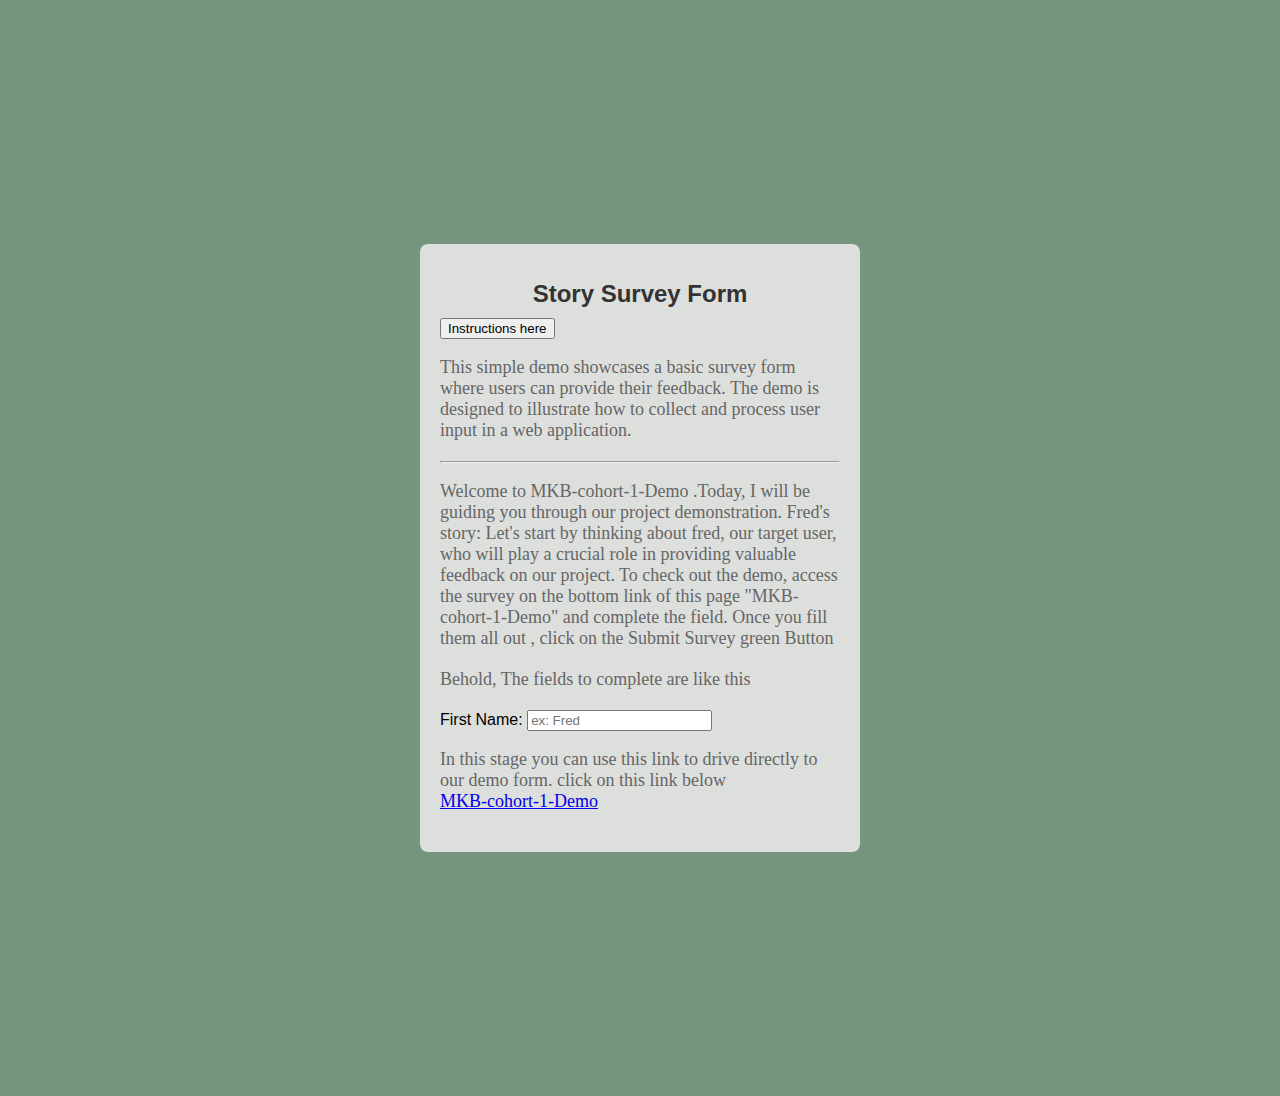
==== Demo-survey/index.html @ 001d46b2 "Added the demo-survey-1.html" ====
<!DOCTYPE html>
<html lang="en">
  <head>
    <meta charset="UTF-8">
    <meta name="viewport" content="width=device-width, initial-scale=1.0">
    <title>Demo Survey-1</title>
  </head>
  <body>
    <div class="form-container">
      <h1>Story Survey Form</h1>
      <div class="instruction"><button type="button" onclick="alert('Welcome to MKB-cohort-1-Demo .Today, I will be guiding you through our project demonstration. Fred\'s story:let\'s start by thinking about fred, our target user, who will play a crucial role in providing valuable feedback on our project. To check out the demo, access the survey and complete the field. Once you fill them all out , click on the Submit Survey green Button .')">Instructions here</button></div>
      <p>This simple demo showcases a basic survey form where users can provide their feedback. The demo is designed to illustrate how to collect and process user input in a web application.</p>
      <div class="form-group">
        <hr>
        <p>Welcome to MKB-cohort-1-Demo .Today, I will be guiding you through our project demonstration. Fred's story: Let's start by thinking about fred, our target user, who will play a crucial role in providing valuable feedback on our project. To check out the demo, access the survey on the bottom link of this page "MKB-cohort-1-Demo" and complete the field. Once you fill them all out , click on the Submit Survey green Button</p>  
      </div>
      <div class="form-group">
          <p>Behold, The fields to complete are like this</p>
          <label for="last-name">First Name:</label>
          <input type="text" id="first-name" placeholder="ex: Fred" required>
      </div>
      
      <div class="form-group">
        <p>In this stage you can use this link to drive directly to our demo form. click on this link below<br>
          <a href="demo-survey-1.html" class="link">MKB-cohort-1-Demo</a></p>
      </div>
    </div>
    <style>
      body {
        font-family: Arial, sans-serif;
        background-color: rgb(116, 149, 125);
        display: flex;
        justify-content: center;
        align-items: center;
        height: 120vh;
      }
      .form-container {
        background-color: #e4e4e4ee;
        padding: 20px;
        border-radius: 8px;
        box-shadow: 0 0 10px rgba(203, 203, 203, 0.1);
        width: 100%;
        max-width: 400px;
      }
      h1 {
    margin-bottom: 10px;
    font-size: 24px;
    color: #333;
    text-align: center;
      }

      p {
    margin-bottom: 20px;
    font-size: 18px;
    color: #666;
    font-family:Cambria, Cochin, Georgia, Times, 'Times New Roman', serif;
     }

    </style>
  </body>
</html>
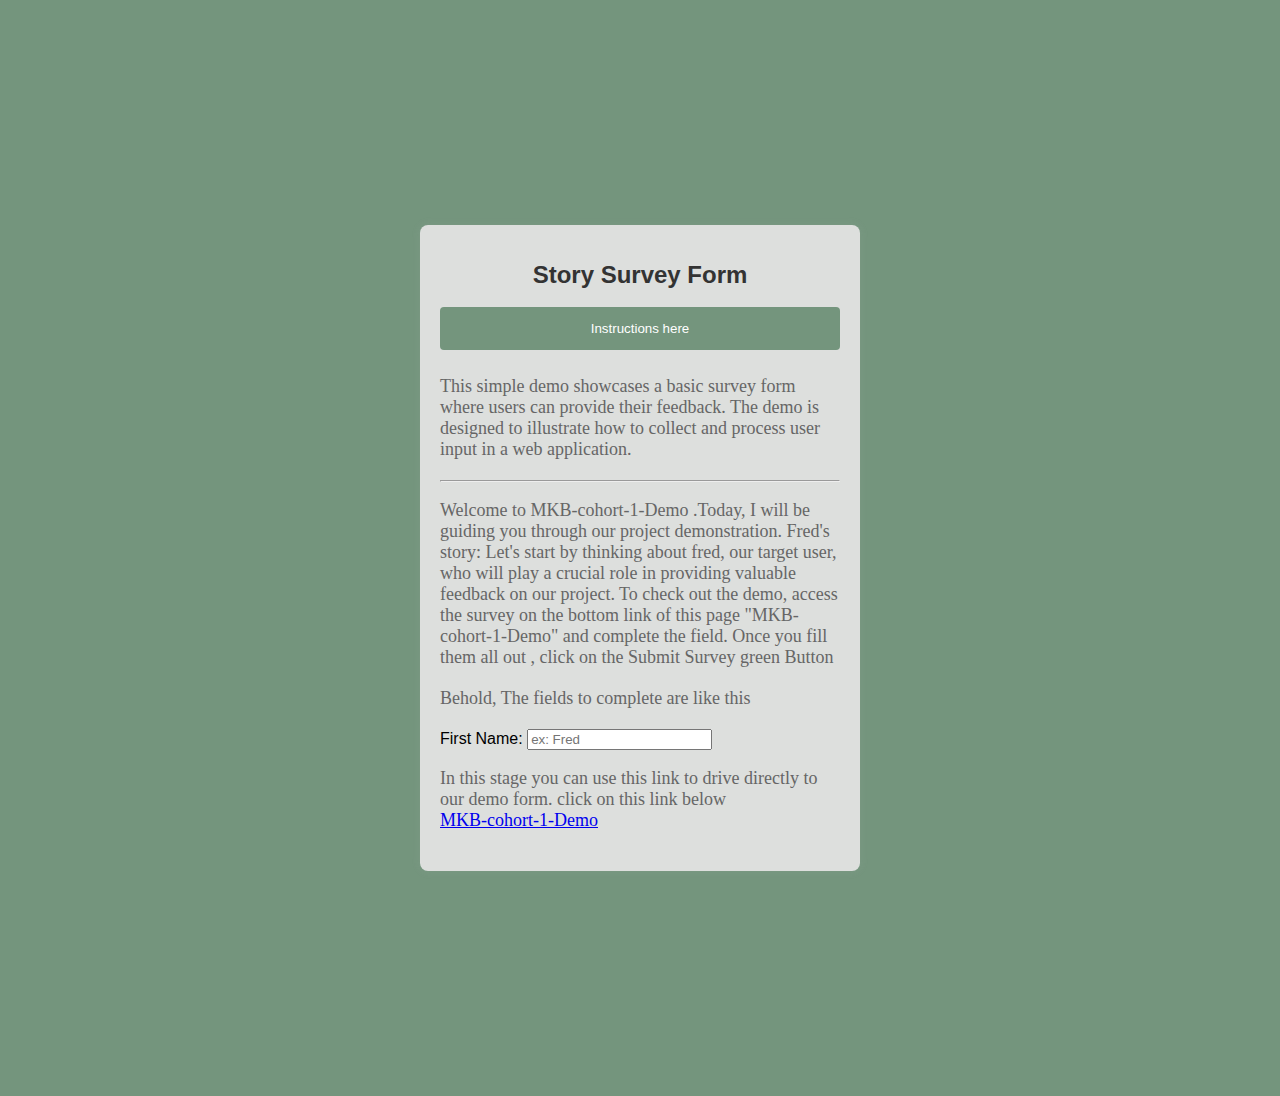
==== commit e91b0c51: "Added the instruction button style on the very first page" ====
--- a/Demo-survey/index.html
+++ b/Demo-survey/index.html
@@ -55,6 +55,17 @@
     color: #666;
     font-family:Cambria, Cochin, Georgia, Times, 'Times New Roman', serif;
      }
+     button {
+    width: 100%;
+    background-color:rgb(116, 149, 125);
+    color: white;
+    padding: 14px 20px;
+    margin: 8px 0;
+    border: none;
+    border-radius: 4px;
+    cursor: pointer;
+     }
+
 
     </style>
   </body>
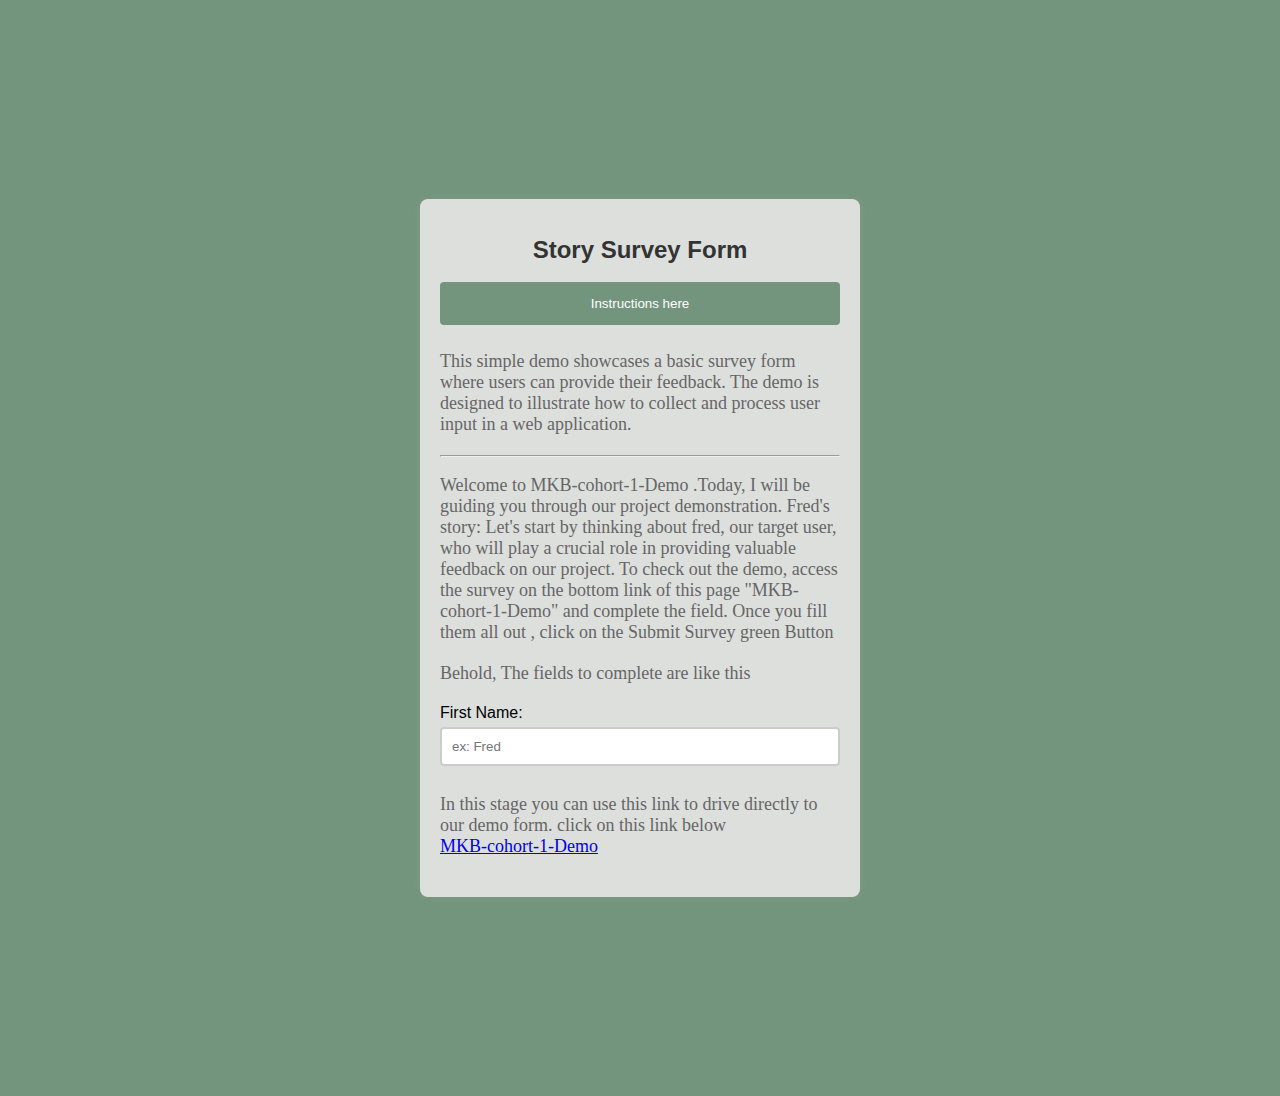
==== commit b7b16d2e: "Added the inputs style" ====
--- a/Demo-survey/index.html
+++ b/Demo-survey/index.html
@@ -65,8 +65,18 @@
     border-radius: 4px;
     cursor: pointer;
      }
+     input[type="text"],
+     select,
+     textarea {
+    width: 100%;
+    padding: 10px;
+    margin: 5px 0 10px 0;
+    border: 2px solid #ccc;
+    border-radius: 4px;
+    box-sizing: border-box;
+}
 
-
+    
     </style>
   </body>
 </html>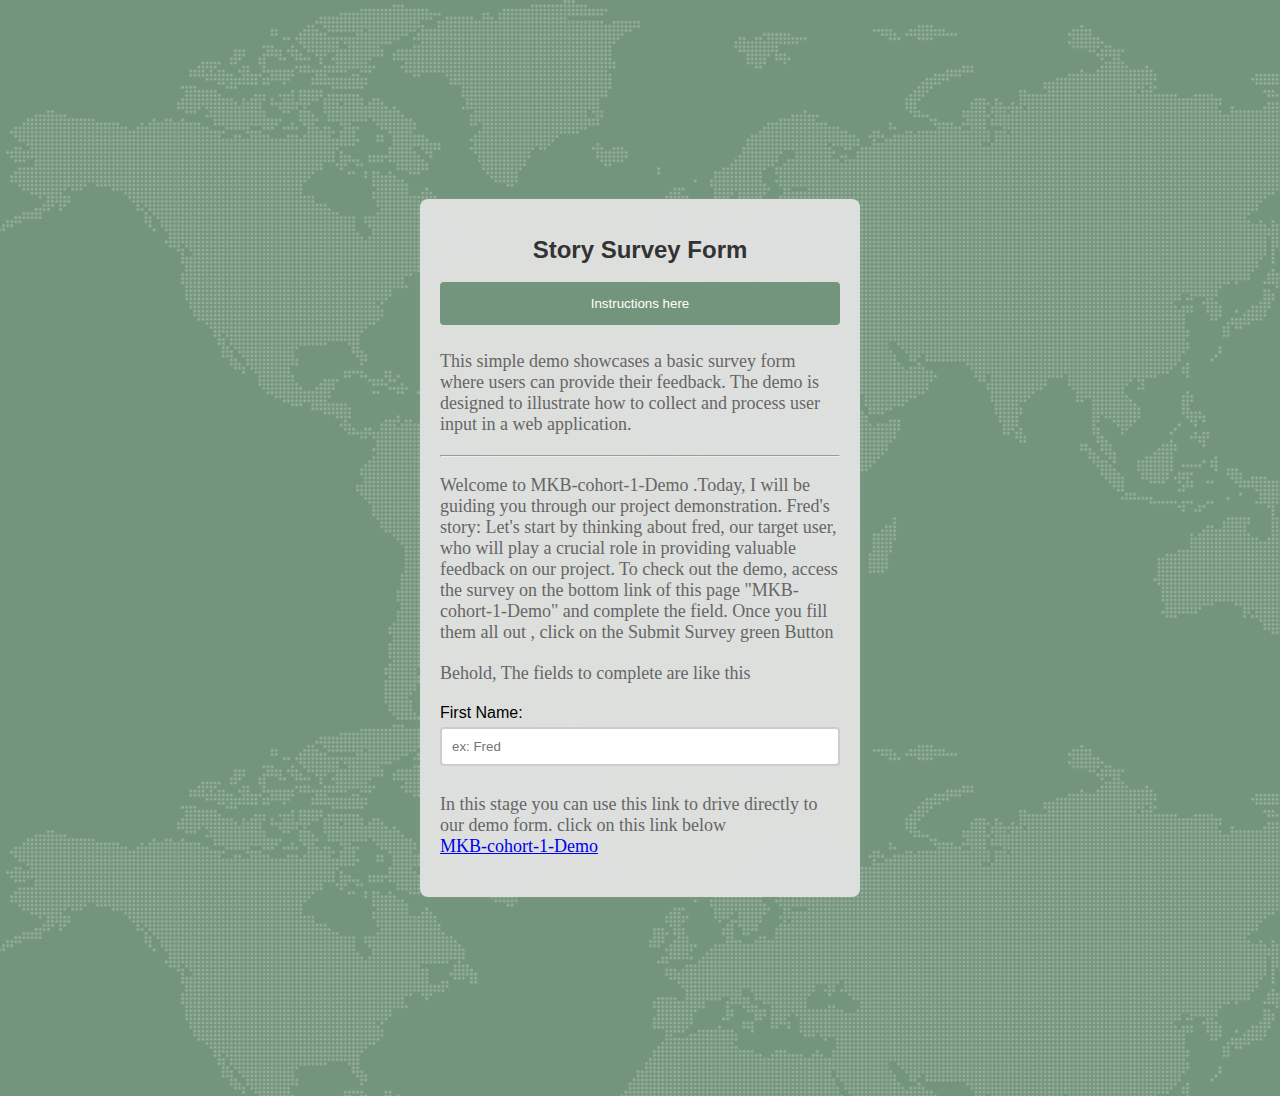
==== commit e99bf832: "Added a backgound-image" ====
--- a/Demo-survey/index.html
+++ b/Demo-survey/index.html
@@ -33,6 +33,7 @@
         justify-content: center;
         align-items: center;
         height: 120vh;
+        background-image: url(map-image.png);
       }
       .form-container {
         background-color: #e4e4e4ee;
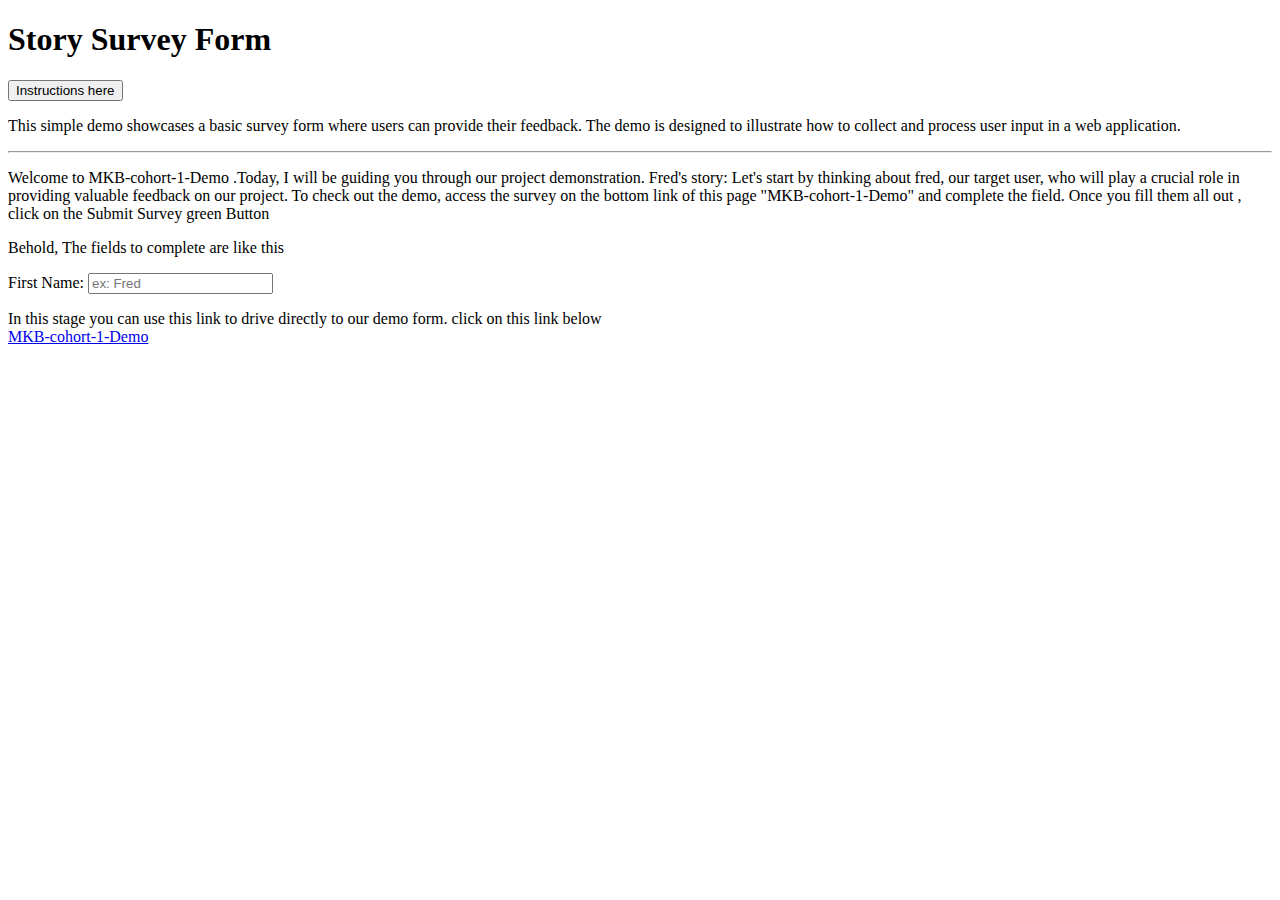
==== commit 955639c4: "Created the first page style" ====
--- a/Demo-survey/index.html
+++ b/Demo-survey/index.html
@@ -4,6 +4,7 @@
     <meta charset="UTF-8">
     <meta name="viewport" content="width=device-width, initial-scale=1.0">
     <title>Demo Survey-1</title>
+    <link rel="stylesheet" href="Firstpage.css">
   </head>
   <body>
     <div class="form-container">
@@ -25,59 +26,6 @@
           <a href="demo-survey-1.html" class="link">MKB-cohort-1-Demo</a></p>
       </div>
     </div>
-    <style>
-      body {
-        font-family: Arial, sans-serif;
-        background-color: rgb(116, 149, 125);
-        display: flex;
-        justify-content: center;
-        align-items: center;
-        height: 120vh;
-        background-image: url(map-image.png);
-      }
-      .form-container {
-        background-color: #e4e4e4ee;
-        padding: 20px;
-        border-radius: 8px;
-        box-shadow: 0 0 10px rgba(203, 203, 203, 0.1);
-        width: 100%;
-        max-width: 400px;
-      }
-      h1 {
-    margin-bottom: 10px;
-    font-size: 24px;
-    color: #333;
-    text-align: center;
-      }
 
-      p {
-    margin-bottom: 20px;
-    font-size: 18px;
-    color: #666;
-    font-family:Cambria, Cochin, Georgia, Times, 'Times New Roman', serif;
-     }
-     button {
-    width: 100%;
-    background-color:rgb(116, 149, 125);
-    color: white;
-    padding: 14px 20px;
-    margin: 8px 0;
-    border: none;
-    border-radius: 4px;
-    cursor: pointer;
-     }
-     input[type="text"],
-     select,
-     textarea {
-    width: 100%;
-    padding: 10px;
-    margin: 5px 0 10px 0;
-    border: 2px solid #ccc;
-    border-radius: 4px;
-    box-sizing: border-box;
-}
-
-    
-    </style>
   </body>
 </html>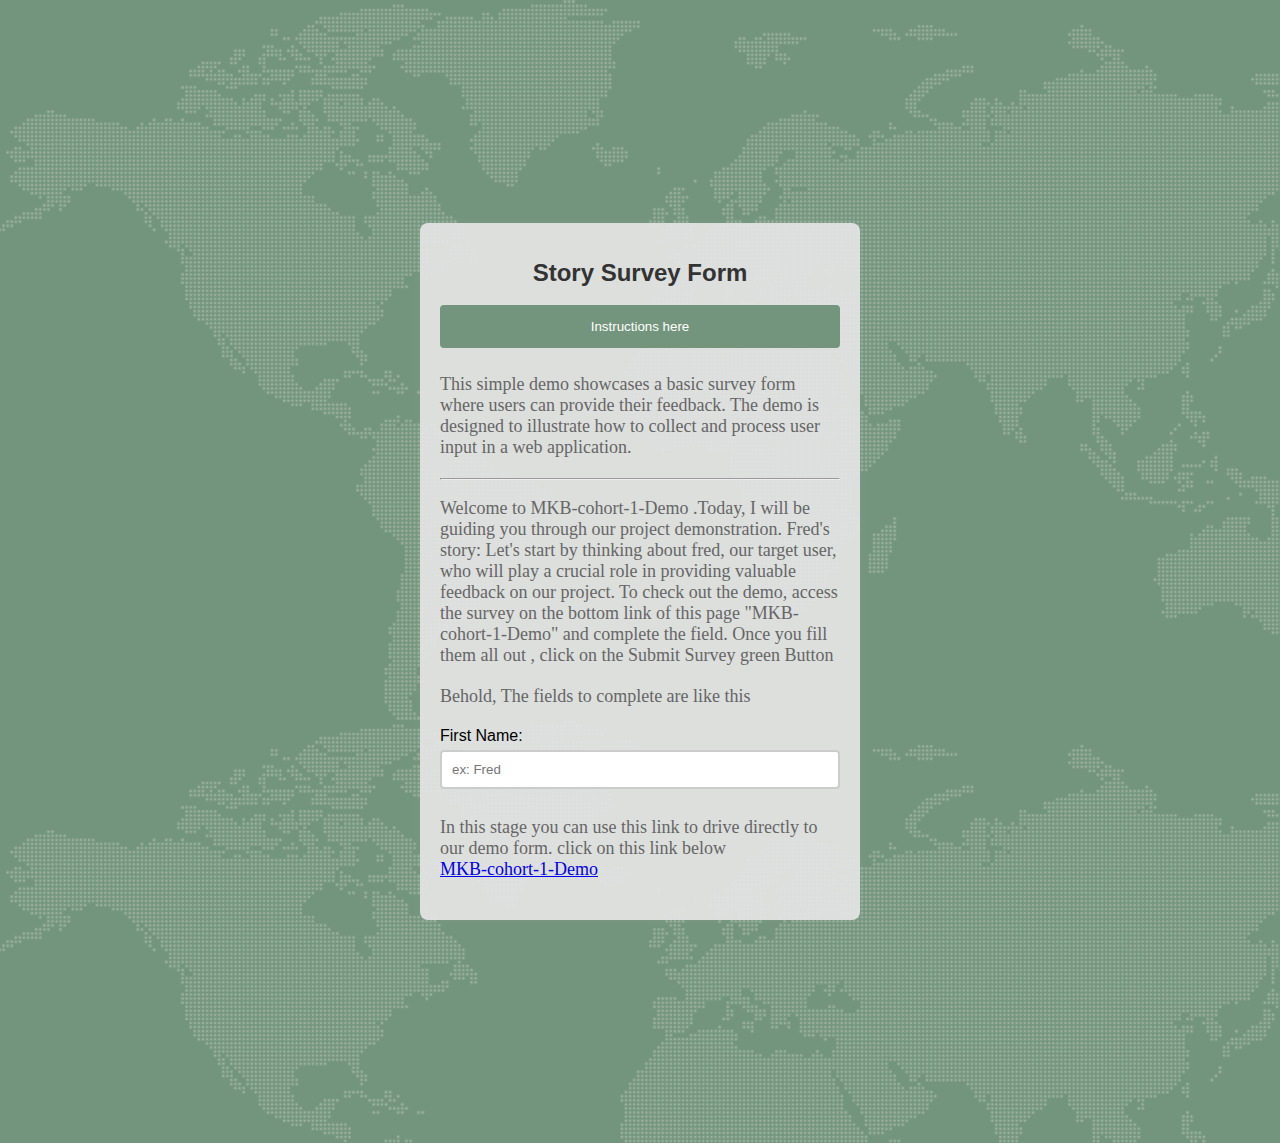
==== commit e4b8a333: "Added the button hover style #5" ====
--- a/Demo-survey/index.html
+++ b/Demo-survey/index.html
@@ -17,7 +17,7 @@
       </div>
       <div class="form-group">
           <p>Behold, The fields to complete are like this</p>
-          <label for="last-name">First Name:</label>
+          <label for="first-name">First Name:</label>
           <input type="text" id="first-name" placeholder="ex: Fred" required>
       </div>
       
--- a/Demo-survey/Firstpage.css
+++ b/Demo-survey/Firstpage.css
@@ -0,0 +1,66 @@
+
+body {
+    font-family: Arial, sans-serif;
+    background-color: rgb(116, 149, 125);
+    background-image: url(map-image.png);
+    display: flex;
+    justify-content: center;
+    align-items: center;
+    height: 127vh;
+    margin: 0;
+}
+.form-container {
+    background-color: #e4e4e4ee;
+    padding: 20px;
+    border-radius: 8px;
+    box-shadow: 0 0 10px rgba(203, 203, 203, 0.1);
+    width: 100%;
+    max-width: 400px;
+}
+.form-group {
+    margin-bottom: 15px;
+}
+input[type="text"],
+select,
+textarea {
+    width: 100%;
+    padding: 10px;
+    margin: 5px 0 10px 0;
+    border: 2px solid #ccc;
+    border-radius: 4px;
+    box-sizing: border-box;
+}
+button {
+    width: 100%;
+    background-color:rgb(116, 149, 125);
+    color: white;
+    padding: 14px 20px;
+    margin: 8px 0;
+    border: none;
+    border-radius: 4px;
+    cursor: pointer;
+}
+h1 {
+    margin-bottom: 10px;
+    font-size: 24px;
+    color: #333;
+    text-align: center;
+}
+p {
+    margin-bottom: 20px;
+    font-size: 18px;
+    color: #666;
+    font-family:Cambria, Cochin, Georgia, Times, 'Times New Roman', serif;
+}
+input:hover,select:hover{
+    top: -2px;
+    cursor: pointer;
+    border: 2px outset rgb(83, 177, 83);
+    box-shadow: 3px 3px 4px 4px green ;
+    border-radius: 5px 5px 5px 5px;
+    opacity: 0.6;
+  }
+  button:hover {
+    background-color: #4a934d;
+    opacity:0.7;
+}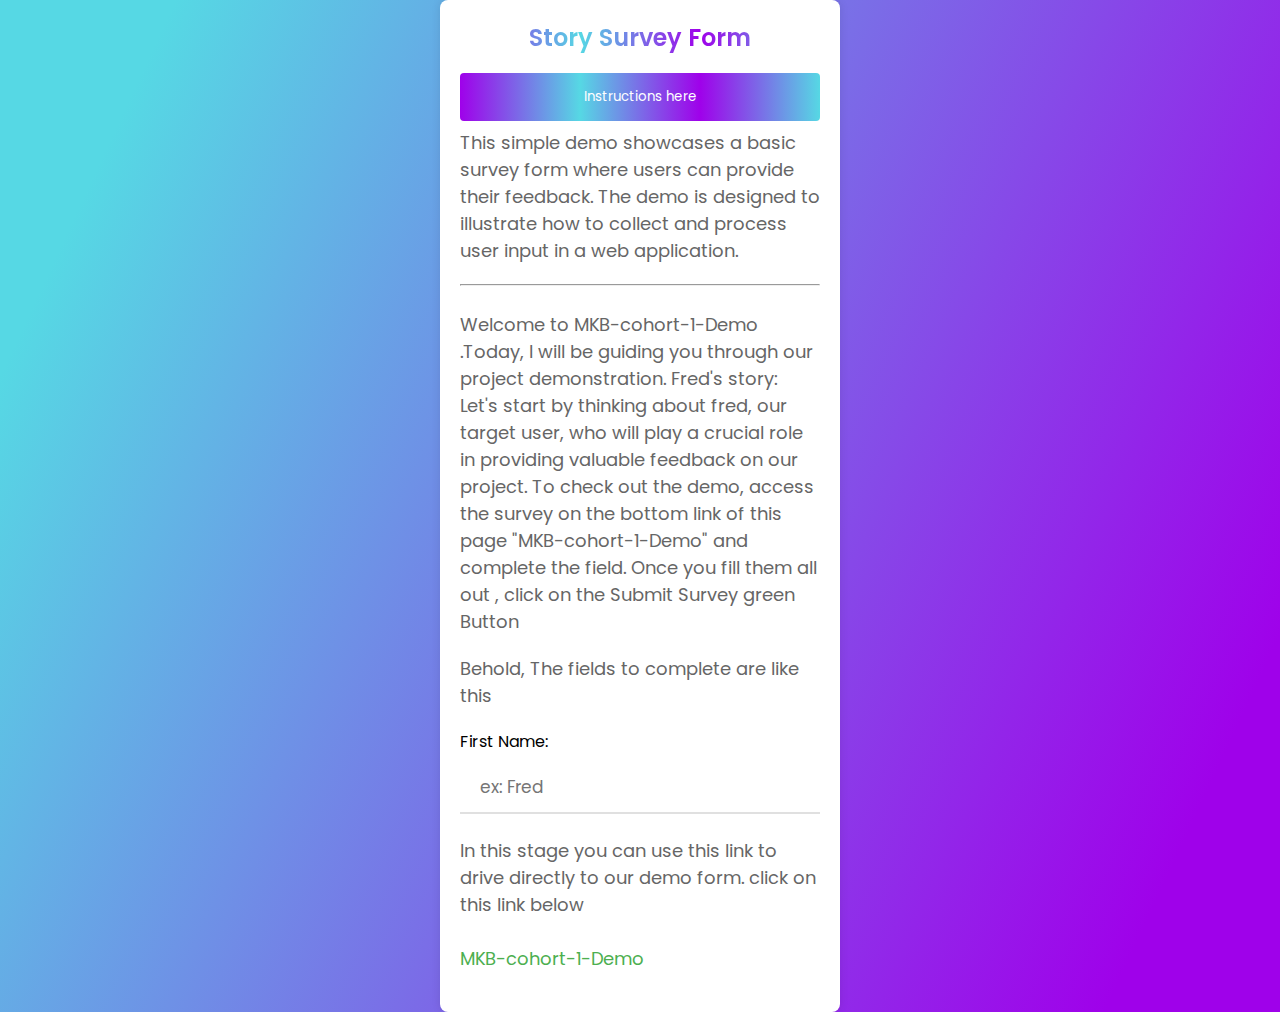
==== commit a6a9438e: "Added more space within the content element #15" ====
--- a/Demo-survey/index.html
+++ b/Demo-survey/index.html
@@ -5,6 +5,7 @@
     <meta name="viewport" content="width=device-width, initial-scale=1.0">
     <title>Demo Survey-1</title>
     <link rel="stylesheet" href="Firstpage.css">
+    <link rel="icon" type="image/x-icon" href="lap.jpg">
   </head>
   <body>
     <div class="form-container">
@@ -12,7 +13,7 @@
       <div class="instruction"><button type="button" onclick="alert('Welcome to MKB-cohort-1-Demo .Today, I will be guiding you through our project demonstration. Fred\'s story:let\'s start by thinking about fred, our target user, who will play a crucial role in providing valuable feedback on our project. To check out the demo, access the survey and complete the field. Once you fill them all out , click on the Submit Survey green Button .')">Instructions here</button></div>
       <p>This simple demo showcases a basic survey form where users can provide their feedback. The demo is designed to illustrate how to collect and process user input in a web application.</p>
       <div class="form-group">
-        <hr>
+        <hr><br>
         <p>Welcome to MKB-cohort-1-Demo .Today, I will be guiding you through our project demonstration. Fred's story: Let's start by thinking about fred, our target user, who will play a crucial role in providing valuable feedback on our project. To check out the demo, access the survey on the bottom link of this page "MKB-cohort-1-Demo" and complete the field. Once you fill them all out , click on the Submit Survey green Button</p>  
       </div>
       <div class="form-group">
@@ -22,7 +23,7 @@
       </div>
       
       <div class="form-group">
-        <p>In this stage you can use this link to drive directly to our demo form. click on this link below<br>
+        <p>In this stage you can use this link to drive directly to our demo form. click on this link below<br><br>
           <a href="demo-survey-1.html" class="link">MKB-cohort-1-Demo</a></p>
       </div>
     </div>
--- a/Demo-survey/Firstpage.css
+++ b/Demo-survey/Firstpage.css
@@ -1,38 +1,57 @@
 
+@import url("https://fonts.googleapis.com/css?family=Poppins:400,500,600,700&display=swap");
+* {
+  margin: 0;
+  padding: 0;
+  outline: none;
+  box-sizing: border-box;
+  font-family: "Poppins", sans-serif;
+}
 body {
-    font-family: Arial, sans-serif;
-    background-color: rgb(116, 149, 125);
-    background-image: url(map-image.png);
-    display: flex;
-    justify-content: center;
-    align-items: center;
-    height: 127vh;
-    margin: 0;
+  font-family: "Poppins", sans-serif;
+  background: linear-gradient(115deg, #56d8e4 10%, #9f01ea 90%);
+  margin: 0;
+  padding: 0;
+  display: flex;
+  justify-content: center;
+  align-items: center;
+  
 }
 .form-container {
-    background-color: #e4e4e4ee;
+    background-color: #fff;
     padding: 20px;
     border-radius: 8px;
     box-shadow: 0 0 10px rgba(203, 203, 203, 0.1);
     width: 100%;
     max-width: 400px;
+    -webkit-box-shadow: 0 0 10px rgba(0, 0, 0, 0.1);
+box-shadow: 0 0 10px rgba(0, 0, 0, 0.1);
 }
 .form-group {
     margin-bottom: 15px;
+    
 }
 input[type="text"],
-select,
+input[type="email"],
 textarea {
-    width: 100%;
-    padding: 10px;
-    margin: 5px 0 10px 0;
-    border: 2px solid #ccc;
-    border-radius: 4px;
-    box-sizing: border-box;
+  width: 100%;
+  padding: 12px 20px;
+  margin: 8px 0;
+  display: inline-block;
+  border: none;
+  font-size: 17px;
+  border-bottom: 2px solid rgba(0,0,0, 0.12);
+}
+ input:focus ~ label,  textarea:focus ~ label,
+input:valid ~ label, textarea:valid ~ label{
+  transform: translateY(-20px);
+  font-size: 14px;
+  color: #3498db;
 }
 button {
     width: 100%;
-    background-color:rgb(116, 149, 125);
+    background: -webkit-linear-gradient(right, #56d8e4, #9f01ea, #56d8e4, #9f01ea);
+    transition: all 0.4s;
     color: white;
     padding: 14px 20px;
     margin: 8px 0;
@@ -42,25 +61,29 @@
 }
 h1 {
     margin-bottom: 10px;
-    font-size: 24px;
-    color: #333;
-    text-align: center;
+   text-align: center;
+  font-size: 24px;
+  font-weight: 600;
+  font-family: 'Poppins', sans-serif;
+  background: -webkit-linear-gradient(right, #56d8e4, #9f01ea, #56d8e4, #9f01ea);
+  -webkit-background-clip: text;
+  -webkit-text-fill-color: transparent;
 }
 p {
     margin-bottom: 20px;
     font-size: 18px;
     color: #666;
-    font-family:Cambria, Cochin, Georgia, Times, 'Times New Roman', serif;
+    
 }
-input:hover,select:hover{
-    top: -2px;
-    cursor: pointer;
-    border: 2px outset rgb(83, 177, 83);
-    box-shadow: 3px 3px 4px 4px green ;
-    border-radius: 5px 5px 5px 5px;
-    opacity: 0.6;
-  }
+
   button:hover {
     background-color: #4a934d;
     opacity:0.7;
+} 
+a{
+  color:#4CAF50;
+  text-decoration: none;
+}
+a:hover{
+  text-decoration: underline;
 }